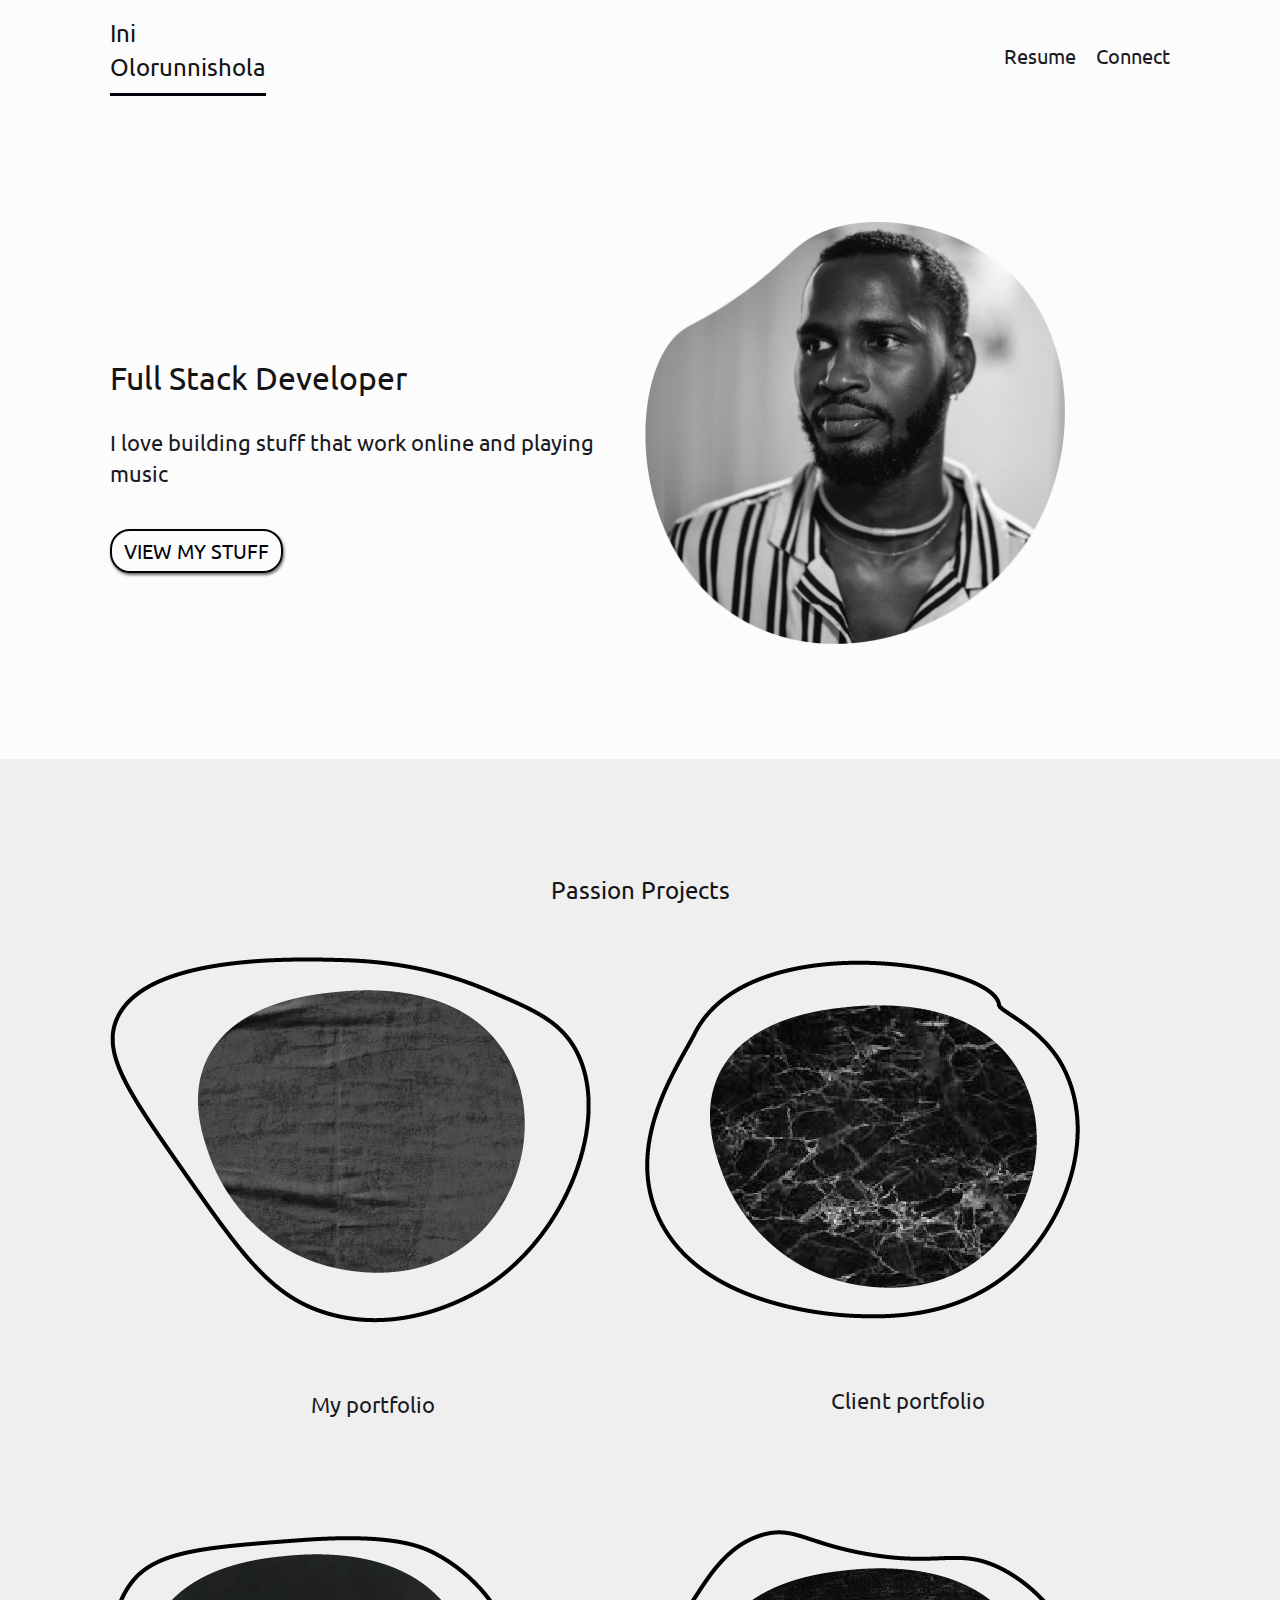
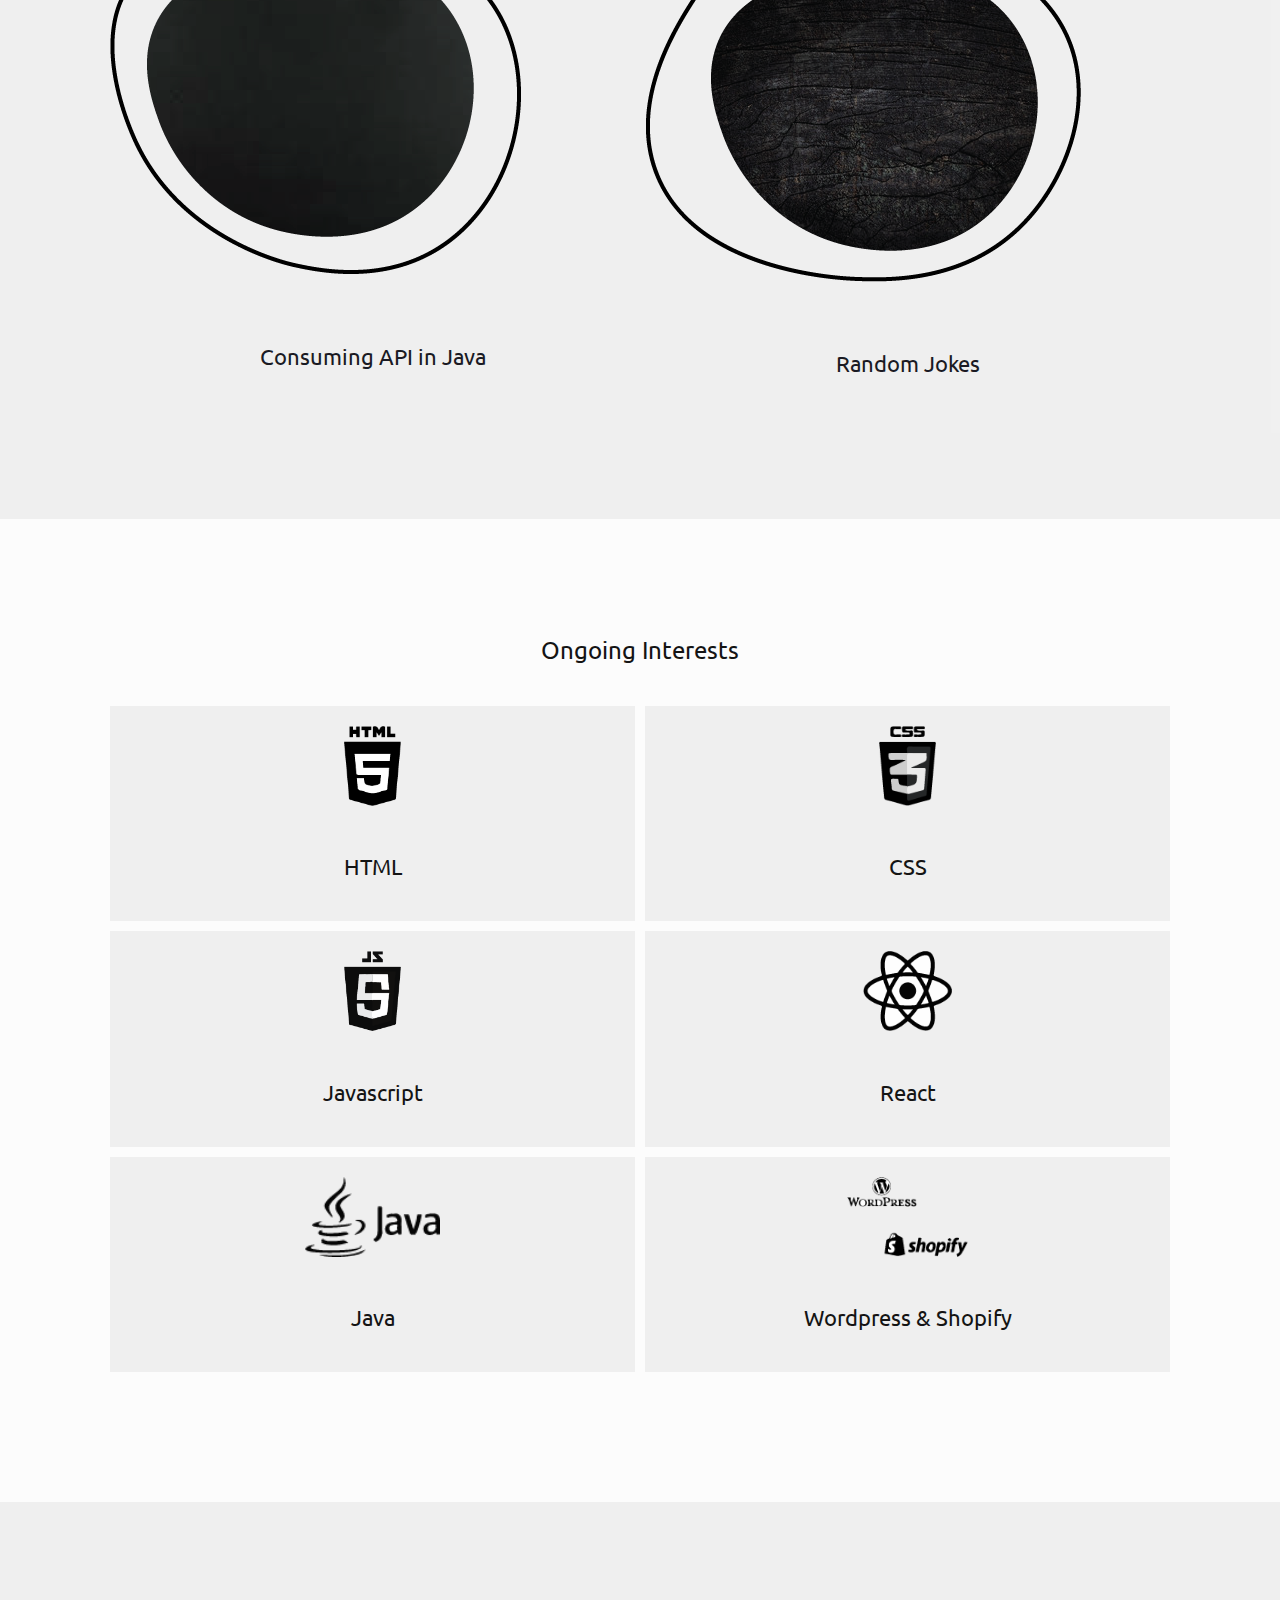
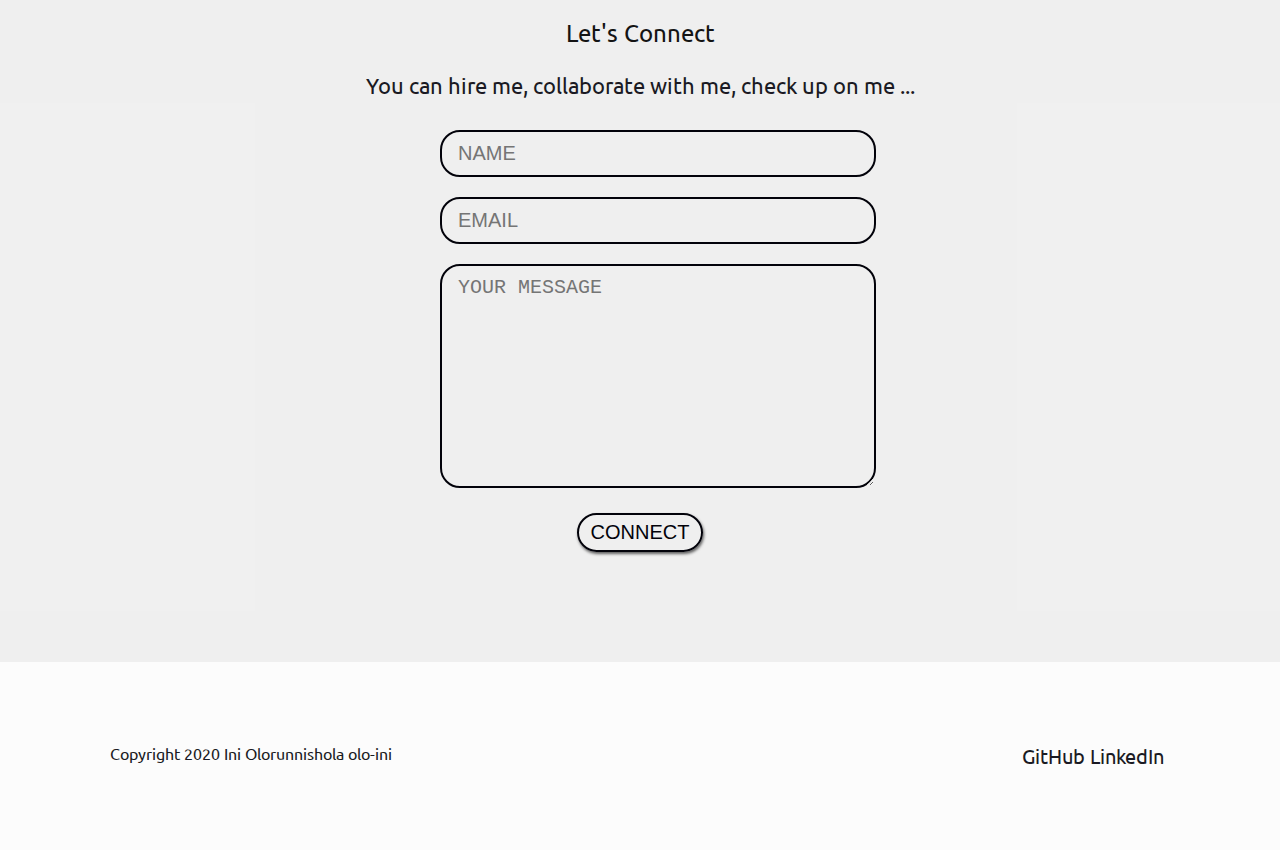
==== index.html @ 3f670299 "all files" ====
<!DOCTYPE html>
<html lang="en">
  <head>
    <meta charset="UTF-8" />
    <meta http-equiv="X-UA-Compatible" content="IE=edge" />
    <meta name="viewport" content="width=device-width, initial-scale=1.0" />
    <link rel="stylesheet" href="styles.css" />
    <script src="index.js"></script>

    <title>Ini Olorunnishola</title>
  </head>
  <body>
    <nav class="site-nav grid">
      <a href="index.html">
        <h1>Ini Olorunnishola</h1>
      </a>
      
      <ul>
        <li>
          <a href="assets/Ini_Favour_Olorunnishola_GR.pdf" target="_blank"
            >Resume</a
          >
        </li>
        <li>
          <a href="#contact">Connect</a>
        </li>
      </ul>

      <span onclick="openNav()" class="menu-logo">
        <img src="assets/outline_menu_black_24dp.png" alt="menu" />
      </span>

      <div id="myNav" class="overlay">
        <!-- Button to close the overlay navigation -->
        <a href="javascript:void(0)" class="closebtn" onclick="closeNav()"
          >&times;</a
        >
        <div class="overlay-content">
          <a href="assets/Ini_Favour_Olorunnishola_GR.pdf" target="_blank"
            >Resume</a
          >
          <a href="#contact" onclick="closeNav()">Connect</a>
        </div>
      </div>
    </nav>
    <section id="welcome" class="grid">
      <div class="welcome-text">
        <h2>Full Stack Developer</h2>
        <p class="leading">
          I love building stuff that work online and playing music
        </p>
        <a href="#portfolio" class="button">View my stuff</a>
      </div>
      <div class="welcome-img">
        <img src="assets/banner_imagee.png" alt="pic of planet" />
      </div>
    </section>
    <section id="portfolio">
      <h3>Passion Projects</h3>
      <div class="projects grid">
        <a href="portfolio.html">
          <img src="assets/project_11.png" alt="space race image" />
          <h4>My portfolio</h4>
        </a>
        <a href="client_portfolio.html">
          <img src="assets/project_222.png" alt="planet boy image" />
          <h4>Client portfolio</h4>
        </a>
        <a href="consuming.html">
          <img src="assets/project_33.png" alt="captain cosmo image" />
          <h4>Consuming API in Java</h4>
        </a>
        <a href="random_jokes.html">
          <img src="assets/project_44.png" alt="captain cosmo image" />
          <h4>Random Jokes</h4>
        </a>
      </div>
    </section>

    <section id="skills">
      <h3>Ongoing Interests</h3>
      <ul class="grid">
        <li>
          <img src="assets/comet_1.png" alt="comet" />
          <h4>HTML</h4>
        </li>
        <li>
          <img src="assets/comet_2.png" alt="comet" />
          <h4>CSS</h4>
        </li>
        <li>
          <img src="assets/comet_3.png" alt="comet" />
          <h4>Javascript</h4>
        </li>
        <li>
          <img src="assets/comet_4.png" alt="comet" />
          <h4>React</h4>
        </li>
        <li>
          <img src="assets/comet_5.png" alt="comet" />
          <h4>Java</h4>
        </li>
        <li>
          <img src="assets/comet_6.png" alt="comet" />
          <h4>Wordpress & Shopify</h4>
        </li>
      </ul>
      
    </section>
    <section id="contact">
      <h3>Let's Connect</h3>
      <p class="leading">
        You can hire me, collaborate with me, check up on me ...
      </p>
      <form data-netlify="true">
        <input type="text" placeholder="NAME" />
        <input type="email" placeholder="EMAIL" />
        <textarea placeholder="YOUR MESSAGE"></textarea>
        <button type="submit" class="button">Connect</button>
      </form>
    </section>
    <footer>
      <div class="grid">
        <p class="copyright">Copyright 2020 Ini Olorunnishola olo-ini</p>
        <ul class="social">
          <li>
            <a href="https://github.com/olo-ini" target="_blank">GitHub</a>
            <a href="https://www.linkedin.com/in/ini-olorunnishola-02473913a/" target="_blank">LinkedIn</a>
          </li>
        </ul>
      </div>
    </footer>
  </body>
</html>
---- styles.css ----
/* variables */
:root {
  --primary: #02020a;
  --secondary: #fcfcfc;
}

/* reset */
body,
p,
a,
ul,
li {
  margin: 0;
  padding: 0;
  text-decoration: none;
}
li {
  list-style-type: none;
}

/* base styles */
body {
  background: var(--secondary);
  overflow-x: hidden;
  font-family: "Ubuntu Regular";
}

.button {
  background: none;
  border: 2px solid var(--primary);
  color: var(--primary);
  padding: 6px 12px;
  border-radius: 20px;
  text-transform: uppercase;
  box-shadow: 1px 2px 3px rgba(0, 0, 0, 0.6);
  display: inline-block;
  font-size: 1em;
}

.button:hover {
  color: rgb(255, 254, 254);
  background: var(--primary);
}

input,
textarea {
  background: rgba(255, 255, 255, 0.05);
  padding: 10px 16px;
  border-radius: 20px;
  border: 2px solid var(--primary);
  color: #02020a;
  font-size: 1em;
}

@font-face {
  font-family: "Ubuntu Regular";
  src: url("assets/fonts/Ubuntu-Regular.ttf");
}

h1,
h2,
h3,
h4 {
  color: #141414;
  font-weight: normal;
  line-height: 1.4em;
}

p,
a,
li {
  color: #1a1a23;
  font-size: 1em;
  line-height: 1.4em;
}



h1,
h3 {
  font-size: 1.2em;
}

h2 {
  font-size: 1.6em;
}

h4 {
  font-size: 1.1em;
}

.leading {
  font-size: 1.1em;
}

/* mobile styles */
.grid {
  display: grid;
  grid-template-columns: repeat(8, 1fr);
  gap: 10px;
  box-sizing: border-box;
  /*outline-style: solid;
  outline-color: red;*/
}

.grid2 {
  display: grid;
  grid-template-columns: repeat(8, 1fr);
  /*outline-style: solid;
  outline-color: red;*/
}

.grid2 a {
  display: flex;
  grid-column: 4/6;
  justify-content: center;
  align-self: center;
  margin-top: 15px;
}

#blog-body {
  margin-top: 15px;
  margin: 30px;
}

.site-nav {
  margin: 0 20px;
}

.site-nav h1 {
  grid-column: 1/4;
  grid-row: 1;
  padding-bottom: 10px;
  border-bottom: 3px solid var(--primary);
  display: inline-block;
}

.site-nav ul {
  display: none;
}

.menu-logo {
  grid-column: 8/9;
  align-self: center;  
  cursor: pointer;
}

.overlay {
  height: 100%;
  width: 0;
  position: fixed;
  z-index: 1;
  left: 0;
  top: 0;
  background-color: #02020a;
  background-color: rgba(0,0,0, 0.9);
  overflow-x: hidden;
  transition: 0.5s;
}

.overlay-content {
  position: relative;
  top: 25%;
  width: 100%;
  text-align: center;
  margin-top: 30px;
}

.overlay a {
  padding: 8px;
  text-decoration: none;
  font-size: 36px;
  color: #818181;
  display: block;
  transition: 0.3s;
}

.overlay .closebtn {
  position: absolute;
  top: 20px;
  right: 45px;
  font-size: 60px;
}

#welcome {
  padding: 0px 20px 20px 20px;
}

.welcome-text {
  grid-column: 1/6;
}

.welcome-text a {
  margin: 20px 0;
}

.welcome-img {
  grid-column: 6/9;
  margin: 20px 0;
}
.welcome-img img {
  width: 100%;
}

#portfolio {
  background: rgba(192, 192, 192, 0.2);
  background-size: cover;
  background-repeat: no-repeat;
  background-position: bottom;
  padding: 30px 20px;
}

#portfolio h3 {
  margin-bottom: 0;
  text-align: center;
}

#portfolio2 {
  background-size: cover;
  background-repeat: no-repeat;
  background-position: bottom;
  padding: 30px 20px;
}

#portfolio2 h3 {
  margin-bottom: 0;
  text-align: center;
}

.projects {
  margin: 20px 0;
}

.projects a {
  grid-column: 1/9;
  display: flex;
  margin: 20px 0;
}

.projects a * {
  margin: 0 20px;
  max-width: 40%;
  align-self: center;
}

.projects h4 {
  color: #1a1a23;
  align-self: center;
}

.projects a {
  color: #1a1a23;
  align-self: center;
}

#skills {
  padding: 30px 20px;
  background: #fcfcfc;
}

#skills h3 {
  text-align: center;
}

#skills ul {
  margin: 40px 0;
}

#skills li {
  padding: 10px;
  background: rgba(192, 192, 192, 0.2);
  grid-column: span 4;
  text-align: center;
}

#skills img {
  height: 80px;
  margin: 10px auto;
}

#skills p {
  text-align: center;
  margin: 0 20px;
}

#contact {
  padding: 30px 20px;
  background: rgba(192, 192, 192, 0.2);
}

#contact h3,
#contact p {
  margin-bottom: 0;
  text-align: center;
}

#contact form {
  width: 80%;
  max-width: 400px;
  margin: 20px auto;
  text-align: center;
}

#contact input,
#contact textarea {
  width: 100%;
  margin: 10px 0;
}

#contact textarea {
  max-width: 100%;
  height: 200px;
}

#contact .button {
  margin-top: 10px;
}

#previous {
  margin: 10px 20px;
}

#next {
  margin: 10px 20px;
  grid-column: 8/9;
}
footer {
  padding: 30px 20px;
  background-size: cover;
  background-repeat: no-repeat;
  background-position: top center;
}
footer .copyright {
  grid-column: 1/3;
  font-size: 0.8em;
}
footer .social {
  grid-column: 7/9;
  display: flex;
  justify-content: flex-end;
}
footer li {
  margin: 0 6px;
}
footer img {
  width: 20px;
}

@media screen and (min-width: 620px) {
  .welcome-text {
    grid-column: 1/5;
    margin-top: 50px;
  }

  .welcome-img {
    grid-column: 5/9;
  }

  .welcome-img img {
    width: 80%;
  }

  .projects {
    margin-top: 40px;
  }

  .projects a {
    grid-column: span 4;
    display: block;
    margin: 20px 0;
  }

  /*.projects a:last-child {
    grid-column: 3/7;
  }*/

  .projects a * {
    margin: 10px;
    max-width: 60%;
    margin: 10px 20%;
  }

  .projects h4 {
    text-align: center;
  }
  #skills {
    padding: 30px 100px;
  }
  footer {
    background-size: 20%;
  }
}

@media screen and (min-width: 960px) {
  body {
    font-size: 18px;
  }

  .grid {
    max-width: 1060px;
    margin: 0 auto;
    width: 100%;
  }

  .leading {
    margin: 20px 0;
  }

  .site-nav{
    padding: 0 20px;
  }

  .site-nav h1{
    grid-column: 1/3;
  }

  .site-nav ul{
    display: flex;
    grid-column: 6/9;
    justify-content: flex-end;
    align-self: center;
  }

  .site-nav li{
    margin-left: 20px;
  }

  .menu-logo {
    display: none;
  }

  .welcome-text{
    grid-column: 1/5;
    align-self: center;
  }

  #blog-body {
    margin: 40px 80px;
  }

  #welcome{
    padding-bottom: 40px;
  }

  .projects a *{
    max-width: 80%;
    margin: 30px 10%;
  }

  #skills{
    padding: 30px 20px;
  }

  #skills ul{
    margin: 40px auto;
  }

  #skills li{
    grid-column: span 4;
  }

  #skills p{
    max-width: 600px;
    margin: 40px auto;
  }

  footer{
    background-size: 20%;
    padding: 40px 20px;
  }
}

@media screen and (min-width: 1200px){
  
    body{
        font-size: 20px;
      }
      .site-nav{
        padding: 0;
      }
      #welcome, #portfolio, #skills, #contact{
        padding: 90px 0;
      }
      .leading{
        margin: 20px 0;
      }
     /* .projects a:nth-child(1){
        grid-column: 1/3;
      }
      .projects a:nth-child(2){
        grid-column: 4/6;
        padding-top: 140px;
      }
      .projects a:nth-child(3){
        grid-column: 7/9;
      }*/
      #blog-body {
        margin: 40px 100px;
      }
      .projects a *{
        max-width: 100%;
        margin: 30px 0%;
      }
      footer{
        padding: 80px 0;
        background-size: 30%;
      }
      footer .copyright{
        grid-column: 1/4;
      }
      footer .social{
        grid-column: 6/9;
      }
      footer img{
        width: 30px;
      }
    
  
  }

@media screen  and (min-width: 1500px) {
  #blog-body {
    margin: 40px 280px;
  }
}
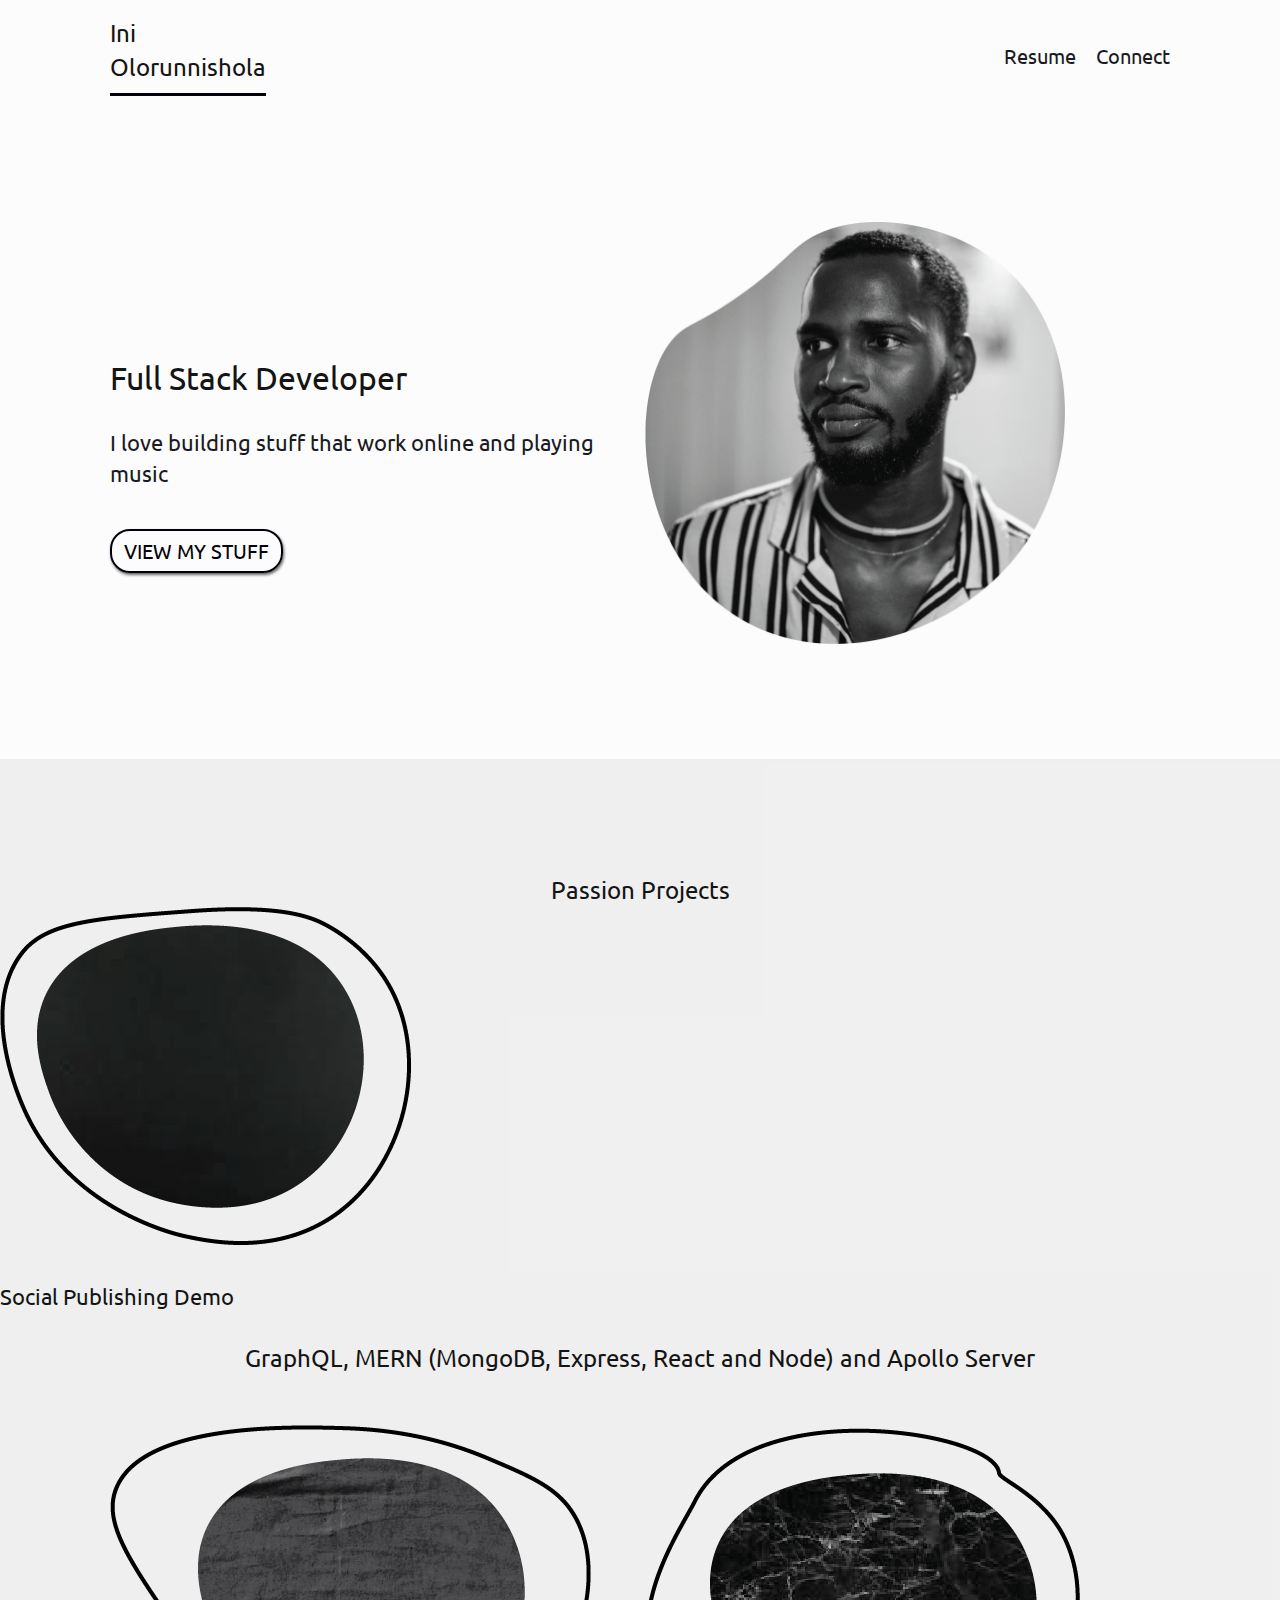
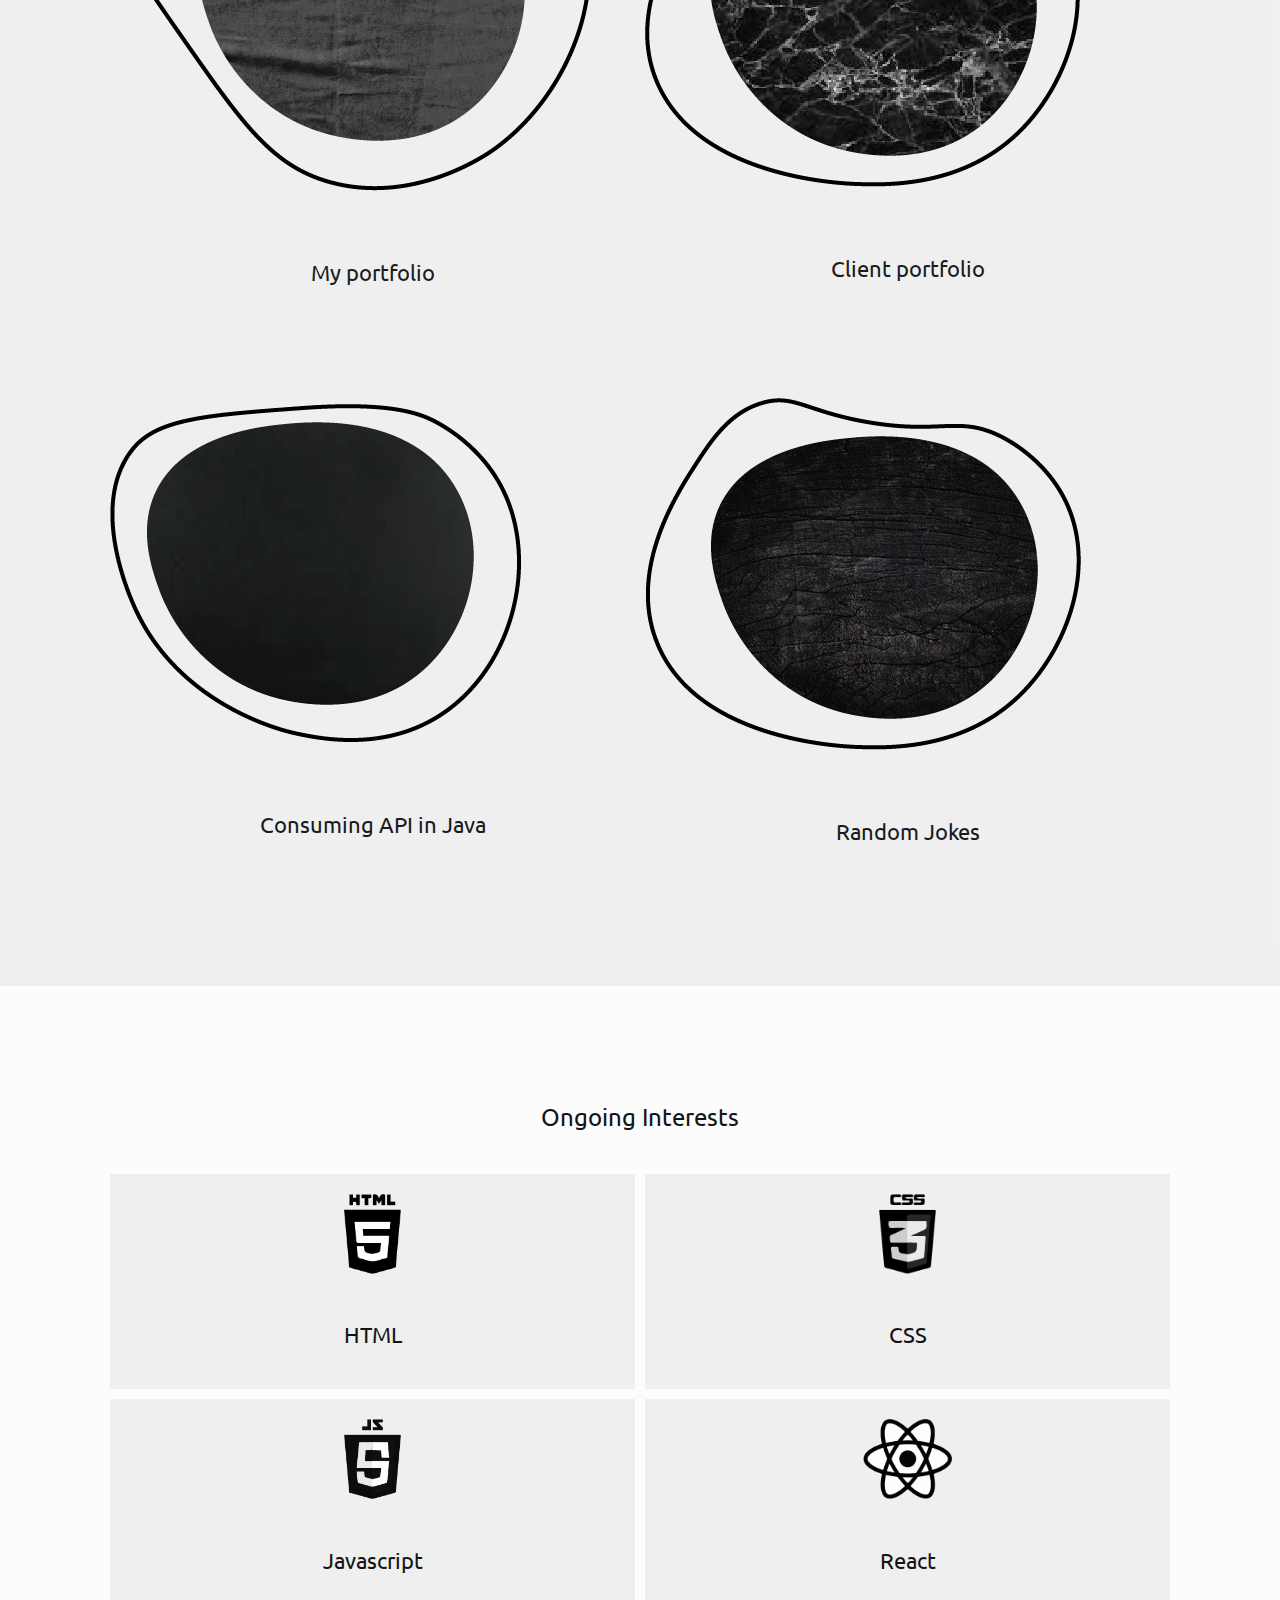
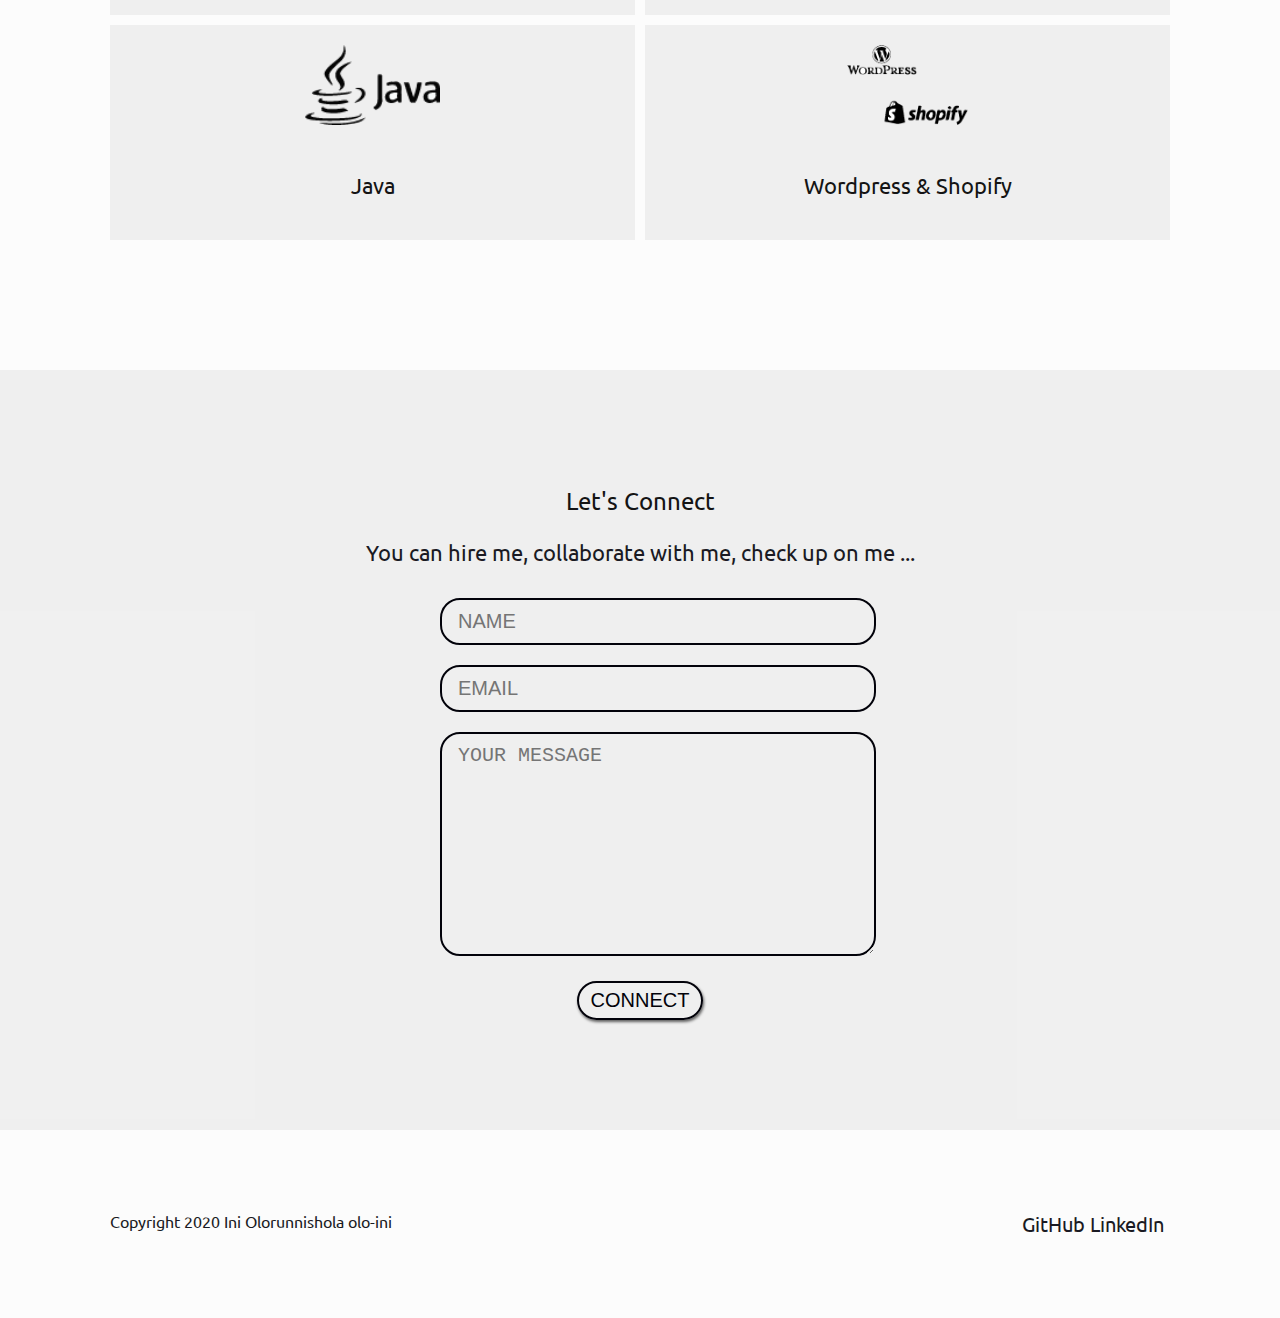
==== commit fe8c24a5: "index" ====
--- a/index.html
+++ b/index.html
@@ -57,6 +57,11 @@
     </section>
     <section id="portfolio">
       <h3>Passion Projects</h3>
+      <a href="https://github.com/olo-ini/social-publishing-demo">
+        <img src="assets/project_33.png" alt="captain cosmo image" />
+        <h4>Social Publishing Demo</h4>
+        <h3>GraphQL, MERN (MongoDB, Express, React and Node) and Apollo Server</h3>
+      </a>
       <div class="projects grid">
         <a href="portfolio.html">
           <img src="assets/project_11.png" alt="space race image" />
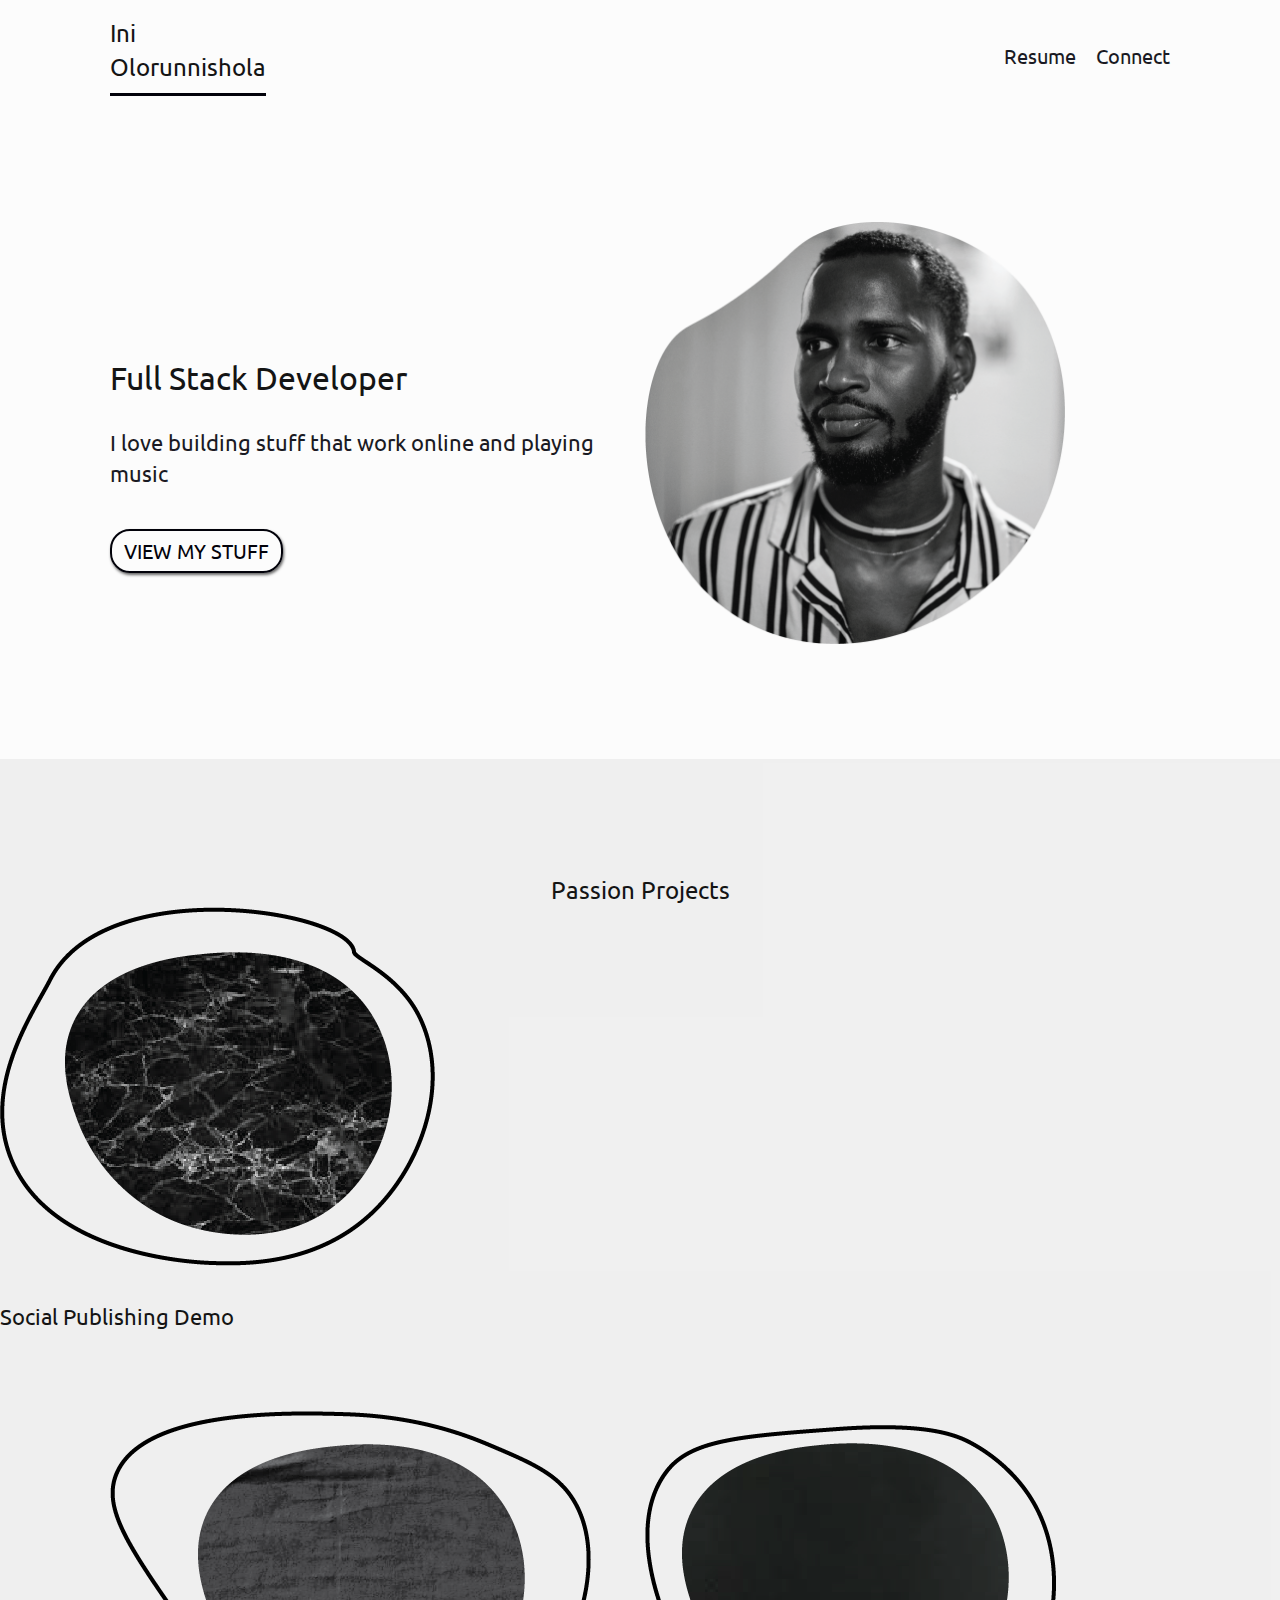
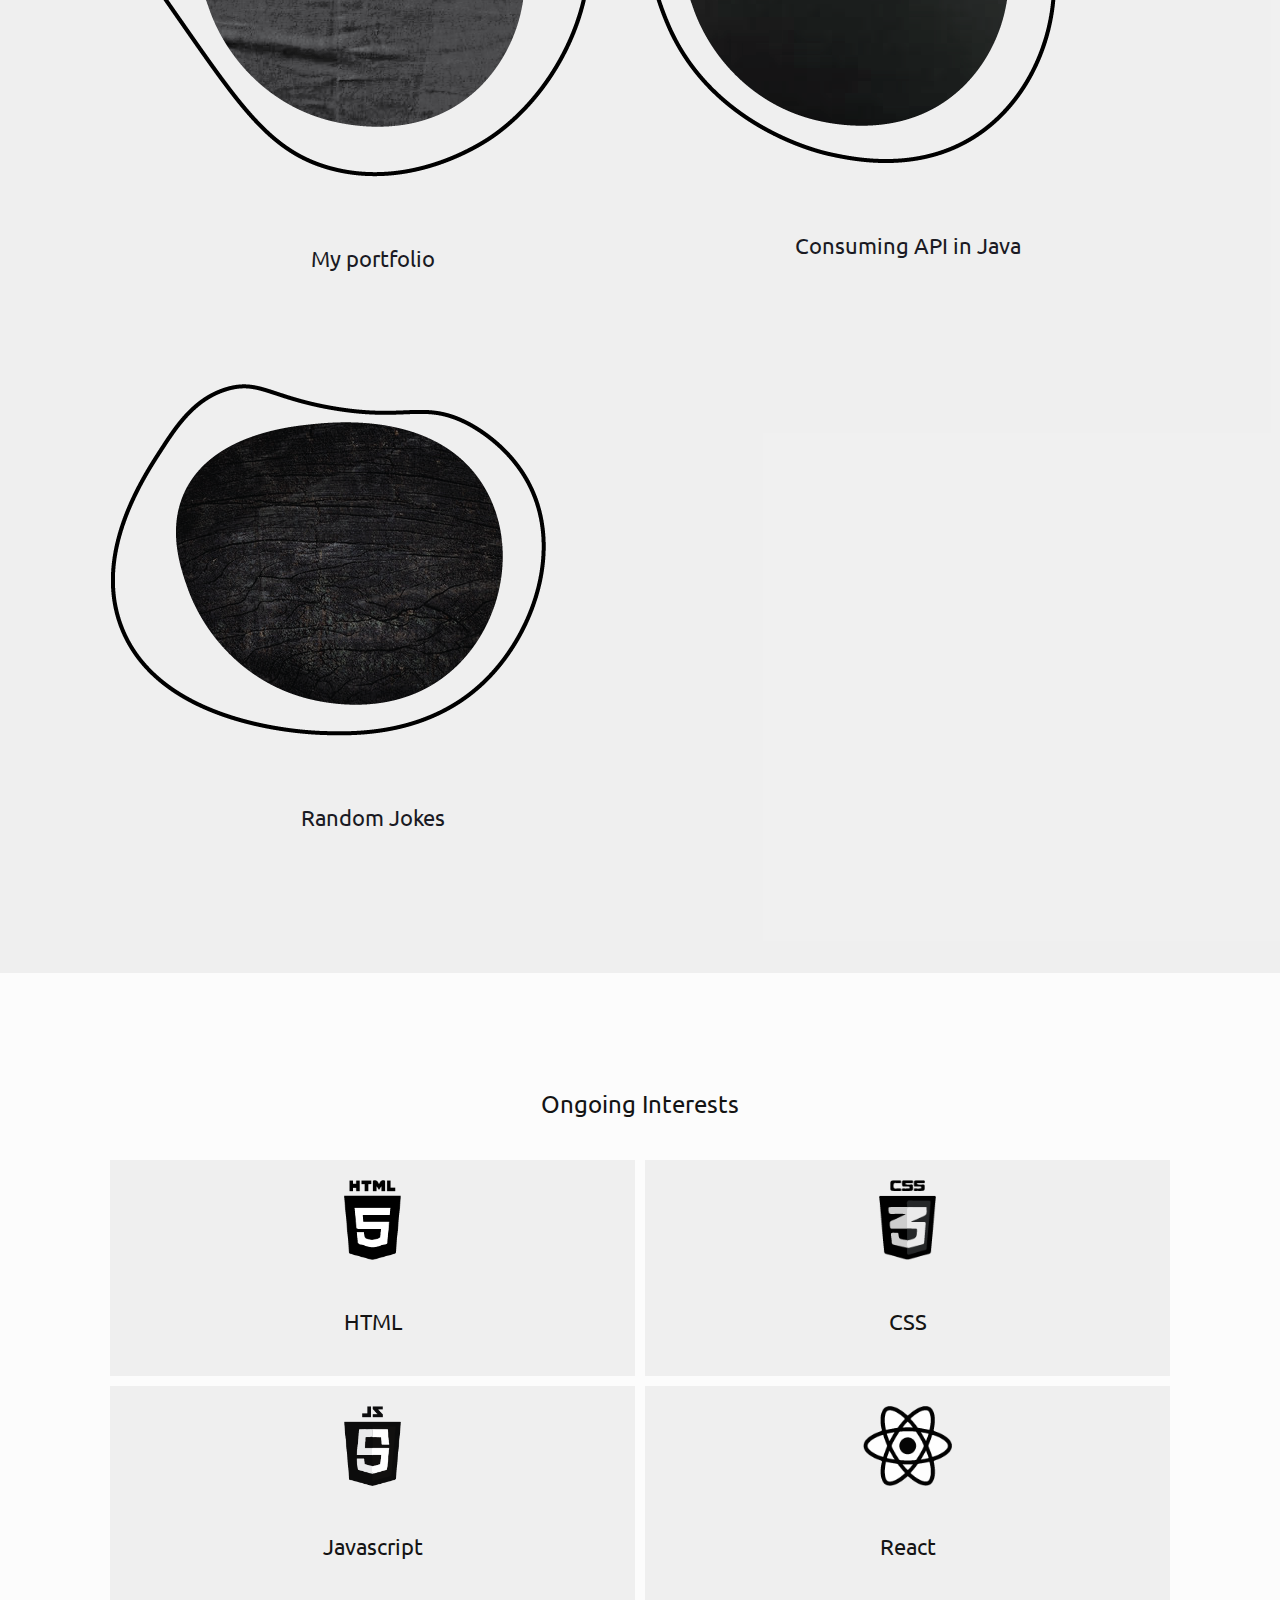
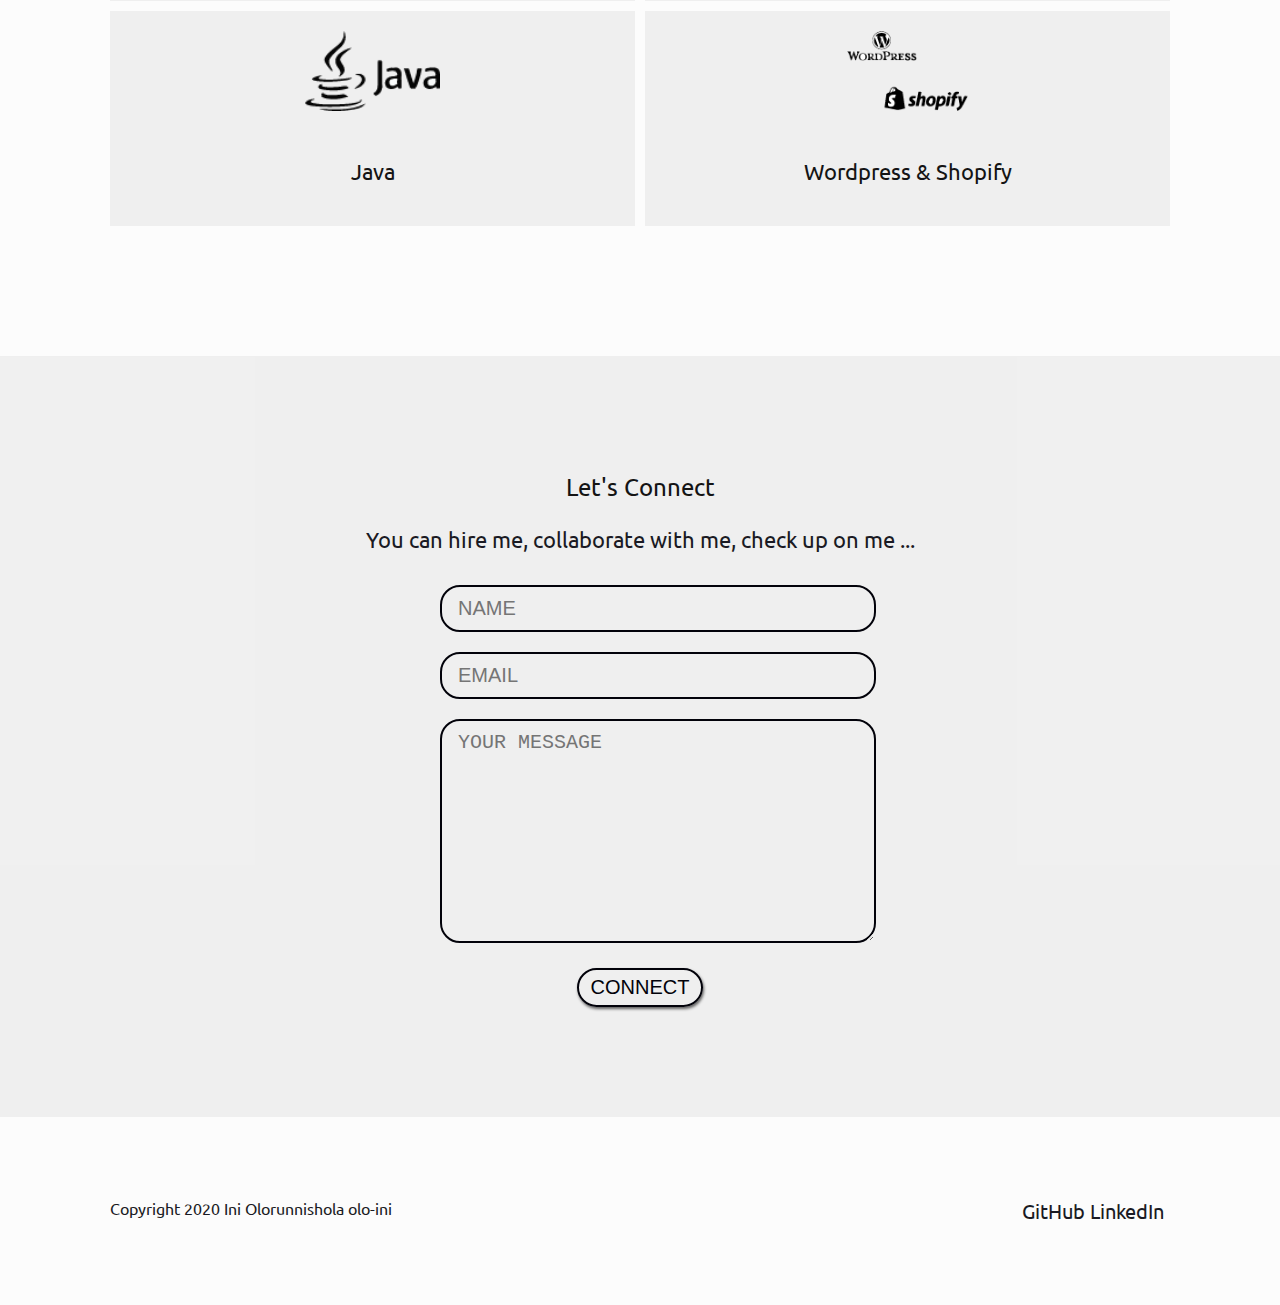
==== commit ce1d4c43: "index" ====
--- a/index.html
+++ b/index.html
@@ -58,18 +58,13 @@
     <section id="portfolio">
       <h3>Passion Projects</h3>
       <a href="https://github.com/olo-ini/social-publishing-demo">
-        <img src="assets/project_33.png" alt="captain cosmo image" />
+        <img src="assets/project_222.png" alt="captain cosmo image" />
         <h4>Social Publishing Demo</h4>
-        <h3>GraphQL, MERN (MongoDB, Express, React and Node) and Apollo Server</h3>
       </a>
       <div class="projects grid">
         <a href="portfolio.html">
           <img src="assets/project_11.png" alt="space race image" />
           <h4>My portfolio</h4>
-        </a>
-        <a href="client_portfolio.html">
-          <img src="assets/project_222.png" alt="planet boy image" />
-          <h4>Client portfolio</h4>
         </a>
         <a href="consuming.html">
           <img src="assets/project_33.png" alt="captain cosmo image" />
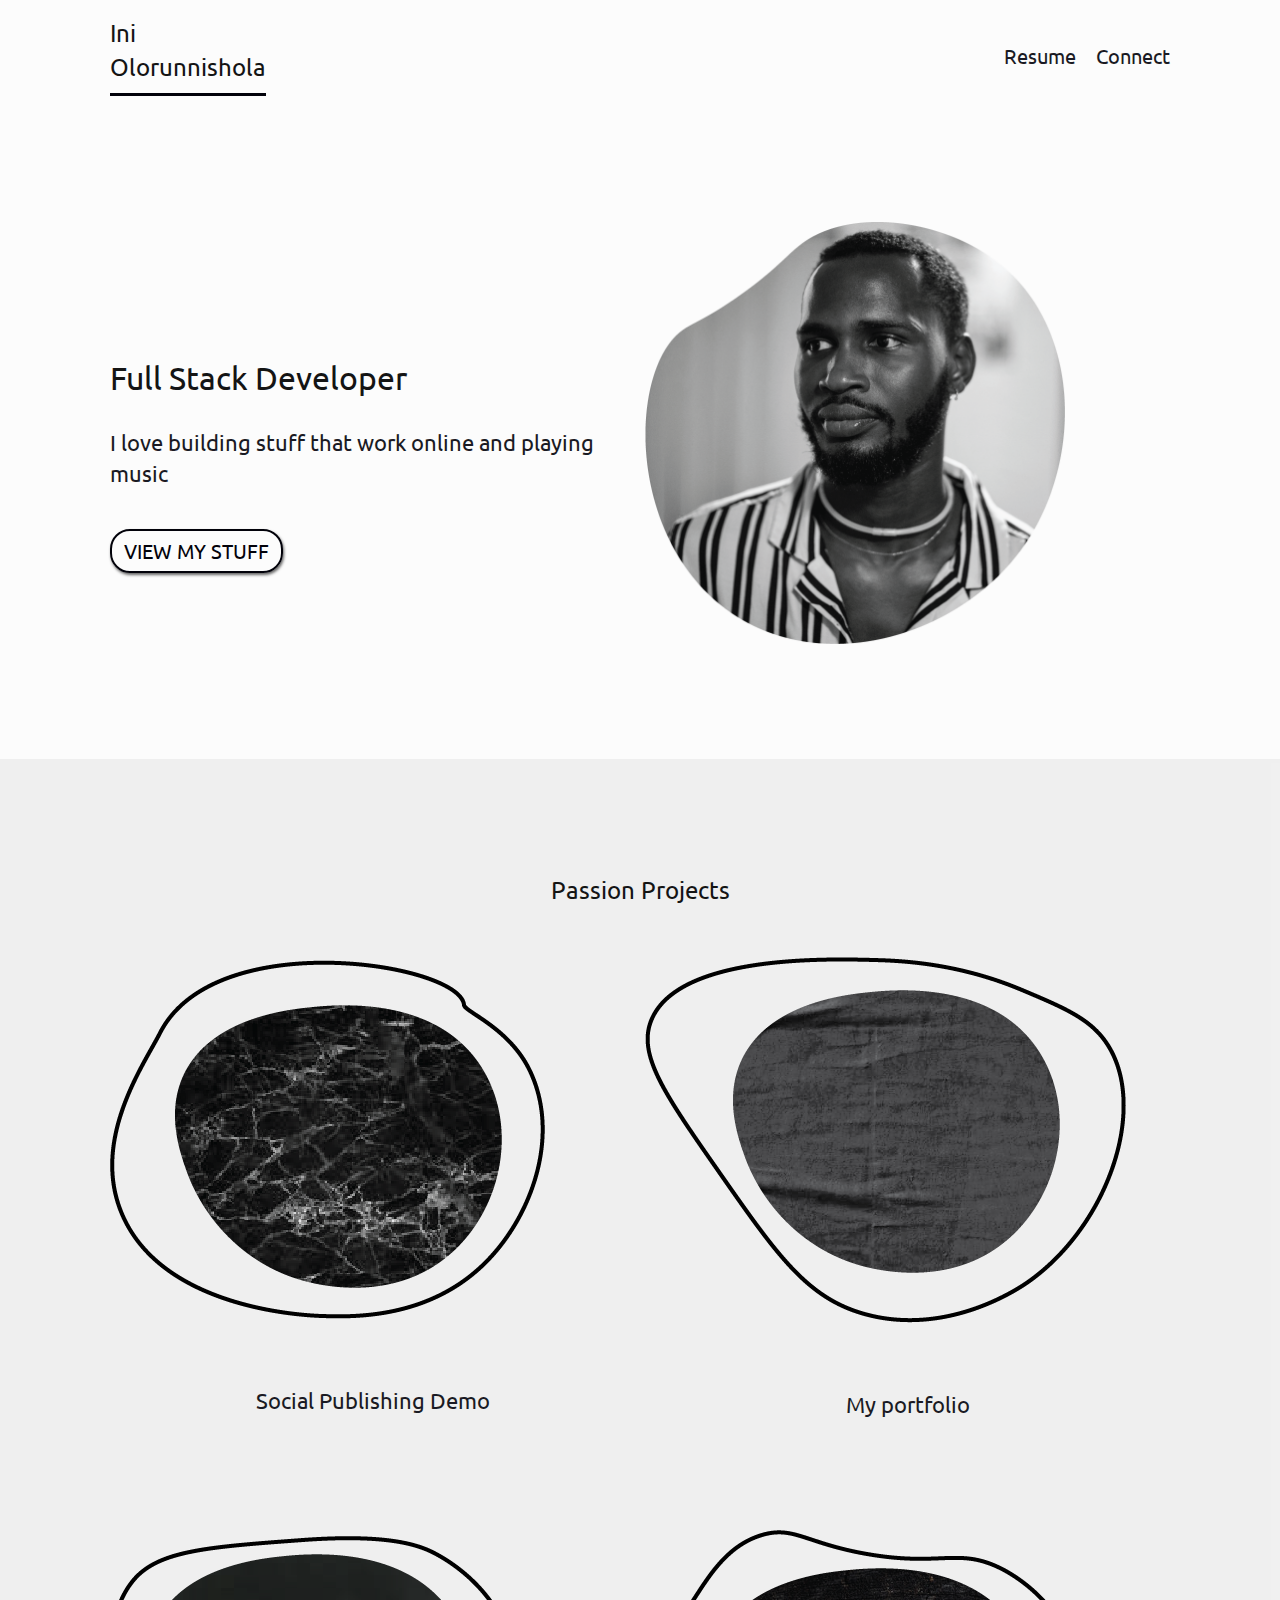
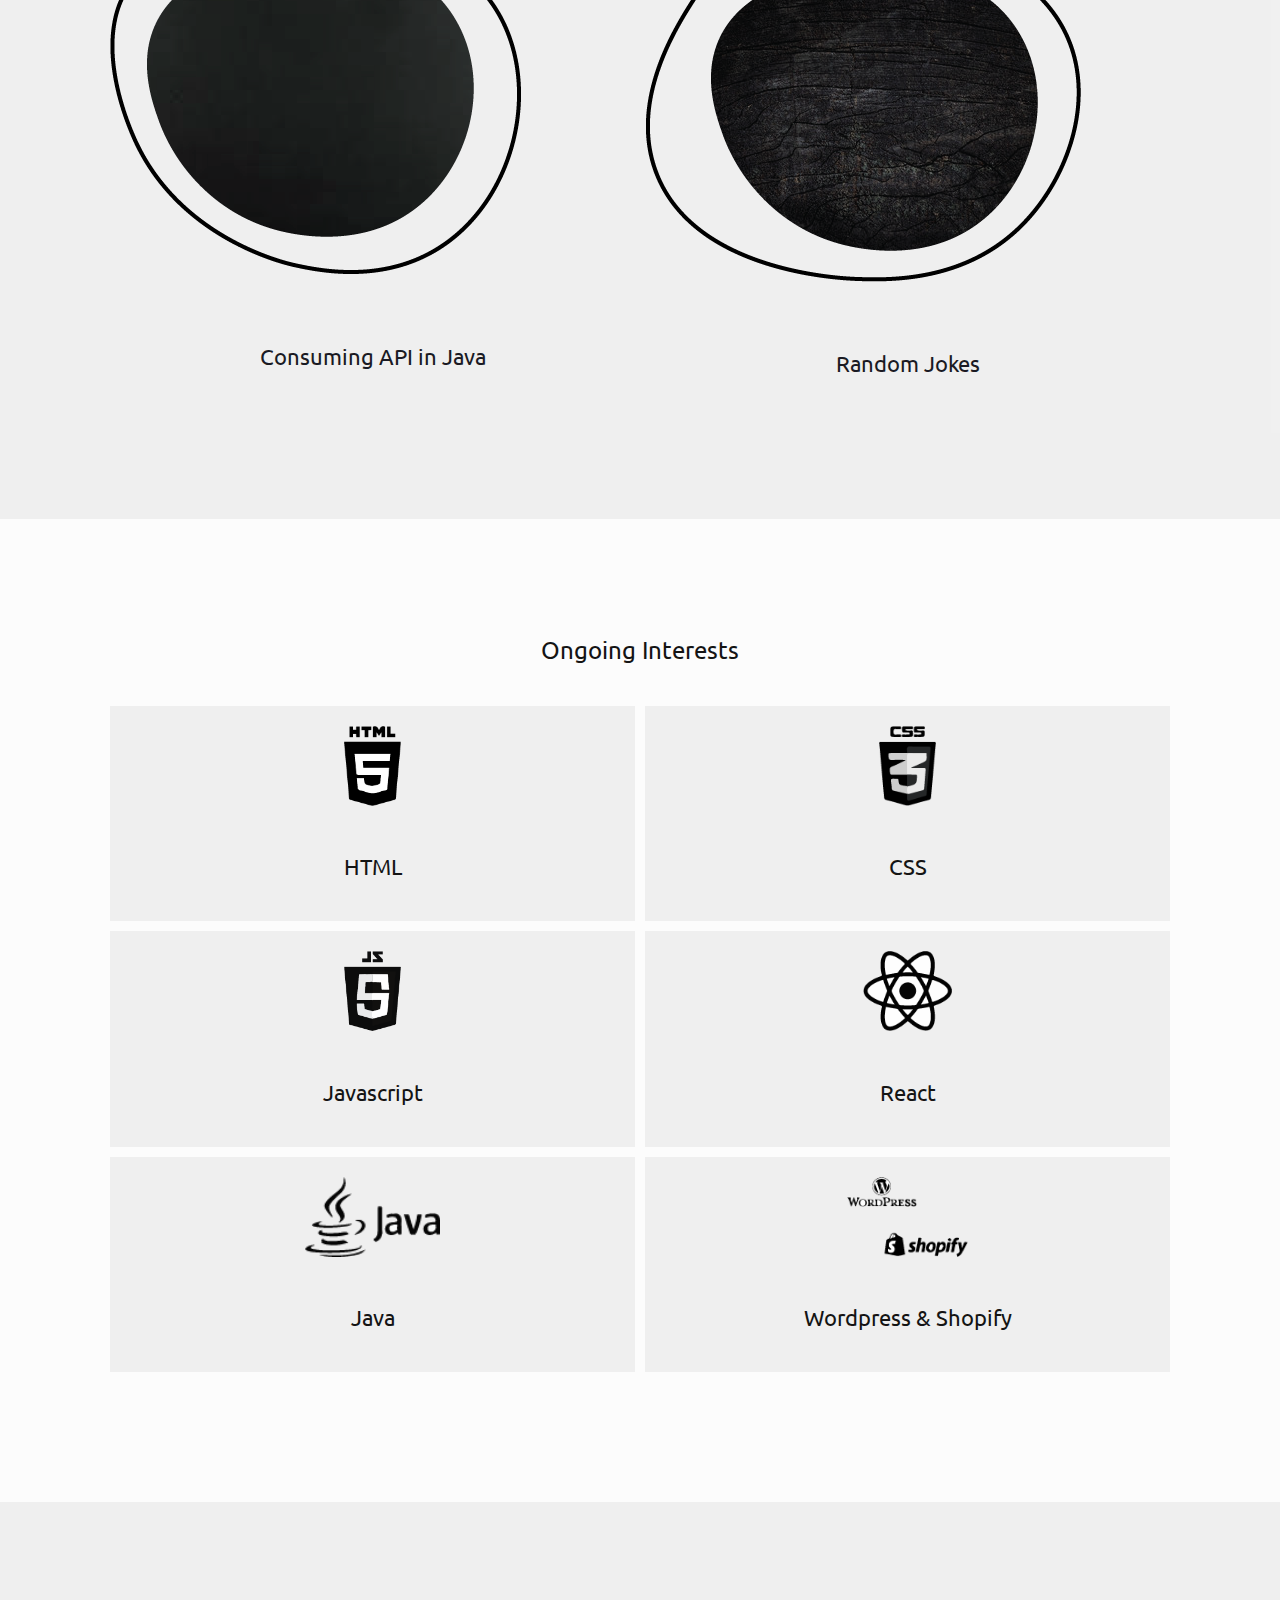
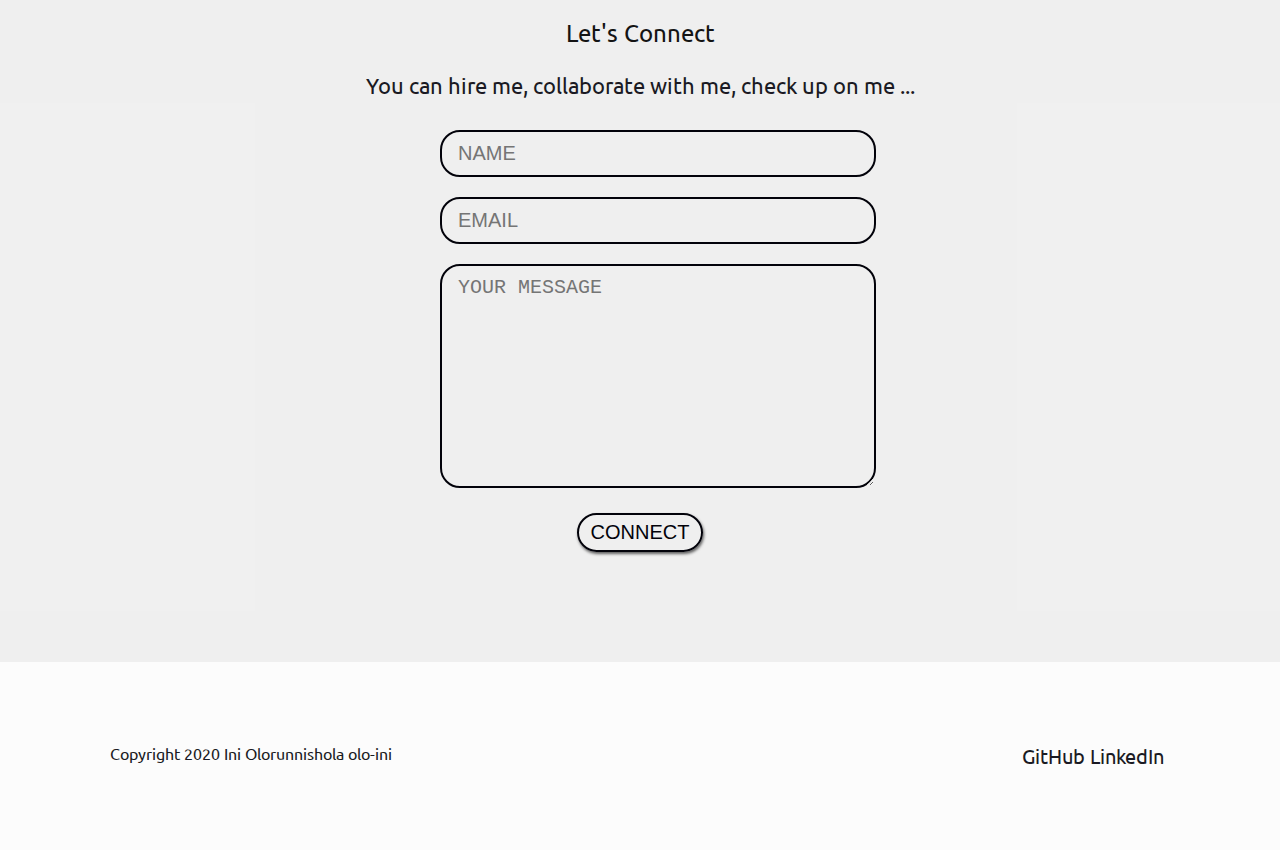
==== commit 896bf185: "index" ====
--- a/index.html
+++ b/index.html
@@ -57,11 +57,11 @@
     </section>
     <section id="portfolio">
       <h3>Passion Projects</h3>
-      <a href="https://github.com/olo-ini/social-publishing-demo">
-        <img src="assets/project_222.png" alt="captain cosmo image" />
-        <h4>Social Publishing Demo</h4>
-      </a>
       <div class="projects grid">
+        <a href="https://github.com/olo-ini/social-publishing-demo">
+          <img src="assets/project_222.png" alt="captain cosmo image" />
+          <h4>Social Publishing Demo</h4>
+        </a>
         <a href="portfolio.html">
           <img src="assets/project_11.png" alt="space race image" />
           <h4>My portfolio</h4>
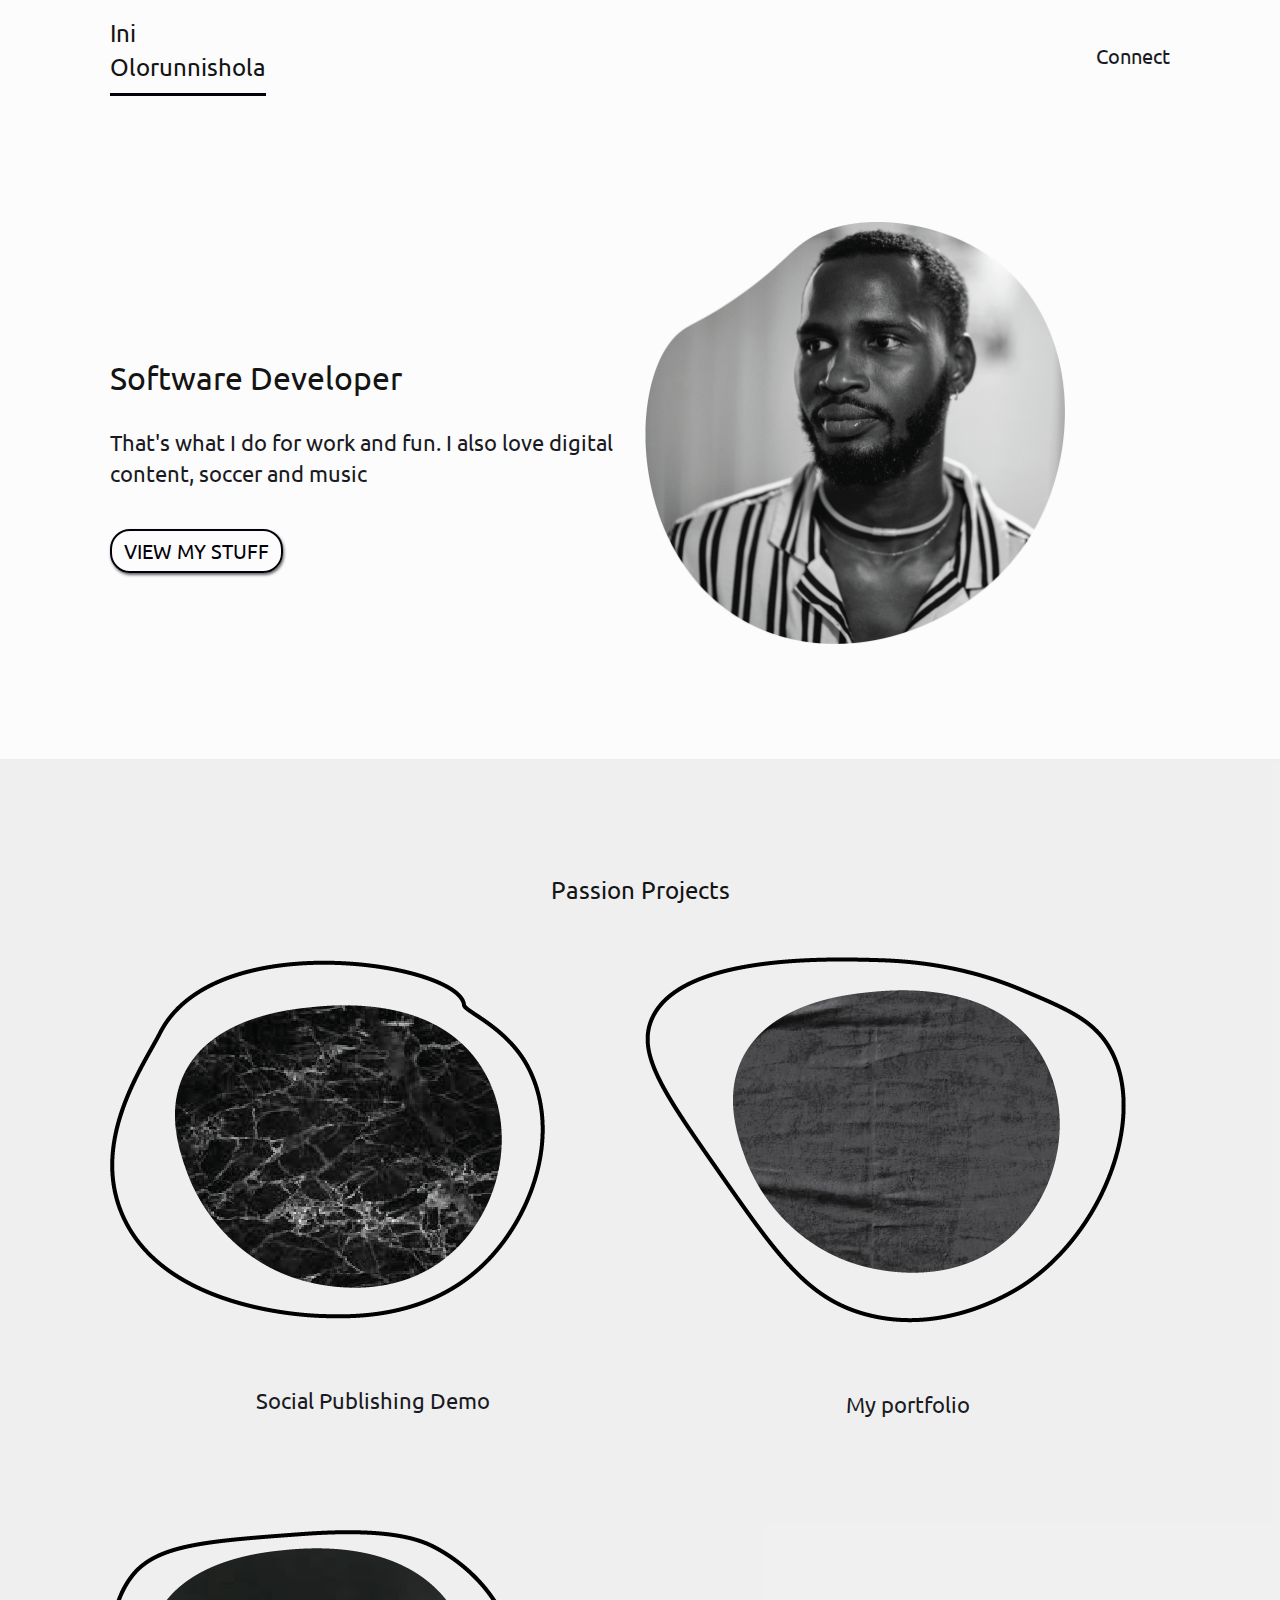
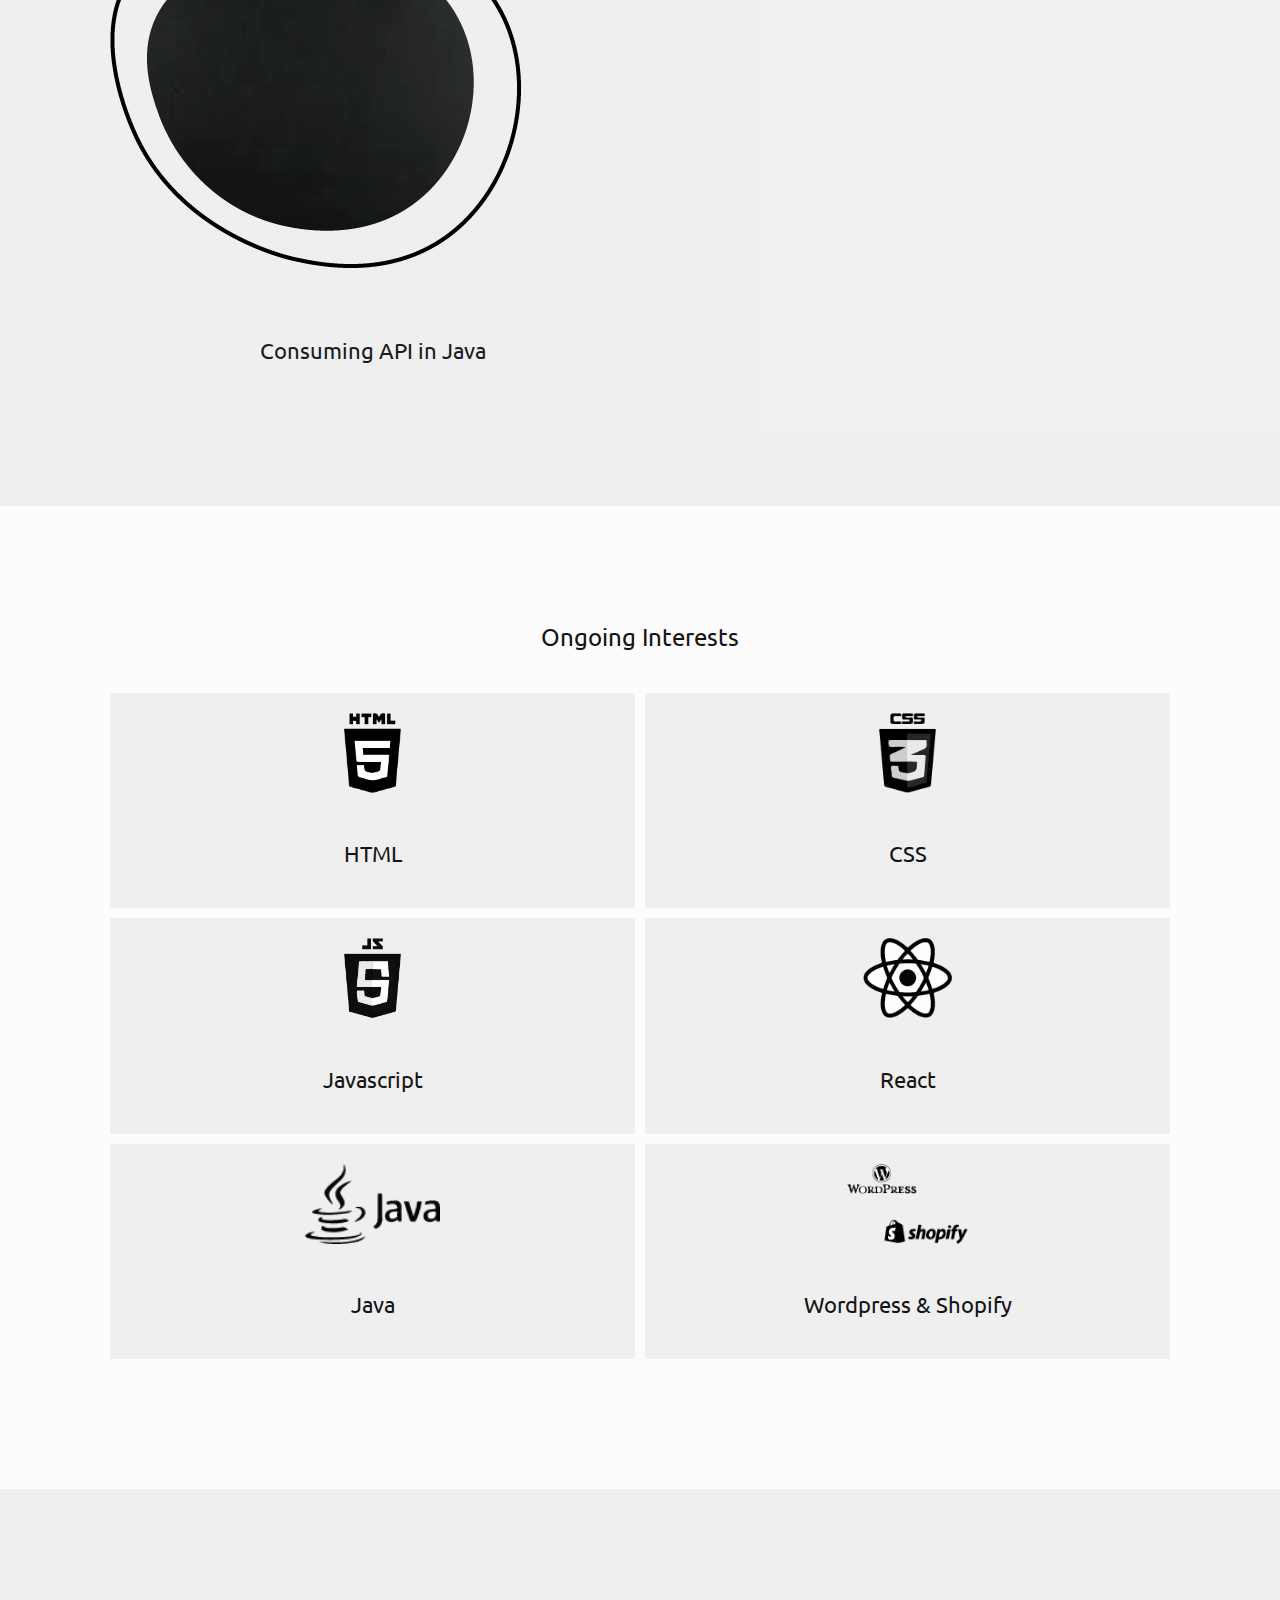
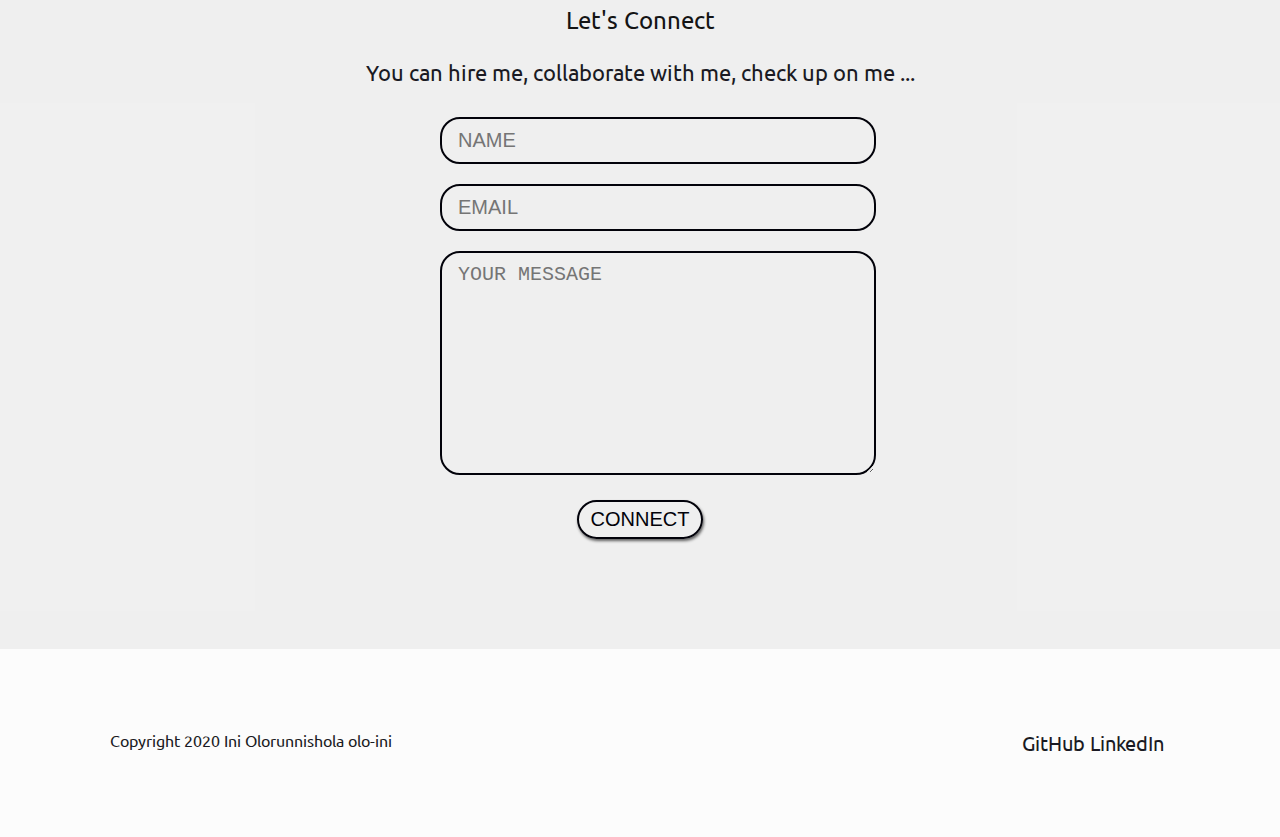
==== commit e3095903: "v1.1: Removed some stuff" ====
--- a/index.html
+++ b/index.html
@@ -16,11 +16,6 @@
       </a>
       
       <ul>
-        <li>
-          <a href="assets/Ini_Favour_Olorunnishola_GR.pdf" target="_blank"
-            >Resume</a
-          >
-        </li>
         <li>
           <a href="#contact">Connect</a>
         </li>
@@ -45,9 +40,9 @@
     </nav>
     <section id="welcome" class="grid">
       <div class="welcome-text">
-        <h2>Full Stack Developer</h2>
+        <h2>Software Developer</h2>
         <p class="leading">
-          I love building stuff that work online and playing music
+          That's what I do for work and fun. I also love digital content, soccer and music
         </p>
         <a href="#portfolio" class="button">View my stuff</a>
       </div>
@@ -58,7 +53,7 @@
     <section id="portfolio">
       <h3>Passion Projects</h3>
       <div class="projects grid">
-        <a href="https://github.com/olo-ini/social-publishing-demo">
+        <a href="https://github.com/olo-ini/social-publishing-demo" target="_blank">
           <img src="assets/project_222.png" alt="captain cosmo image" />
           <h4>Social Publishing Demo</h4>
         </a>
@@ -69,10 +64,6 @@
         <a href="consuming.html">
           <img src="assets/project_33.png" alt="captain cosmo image" />
           <h4>Consuming API in Java</h4>
-        </a>
-        <a href="random_jokes.html">
-          <img src="assets/project_44.png" alt="captain cosmo image" />
-          <h4>Random Jokes</h4>
         </a>
       </div>
     </section>
